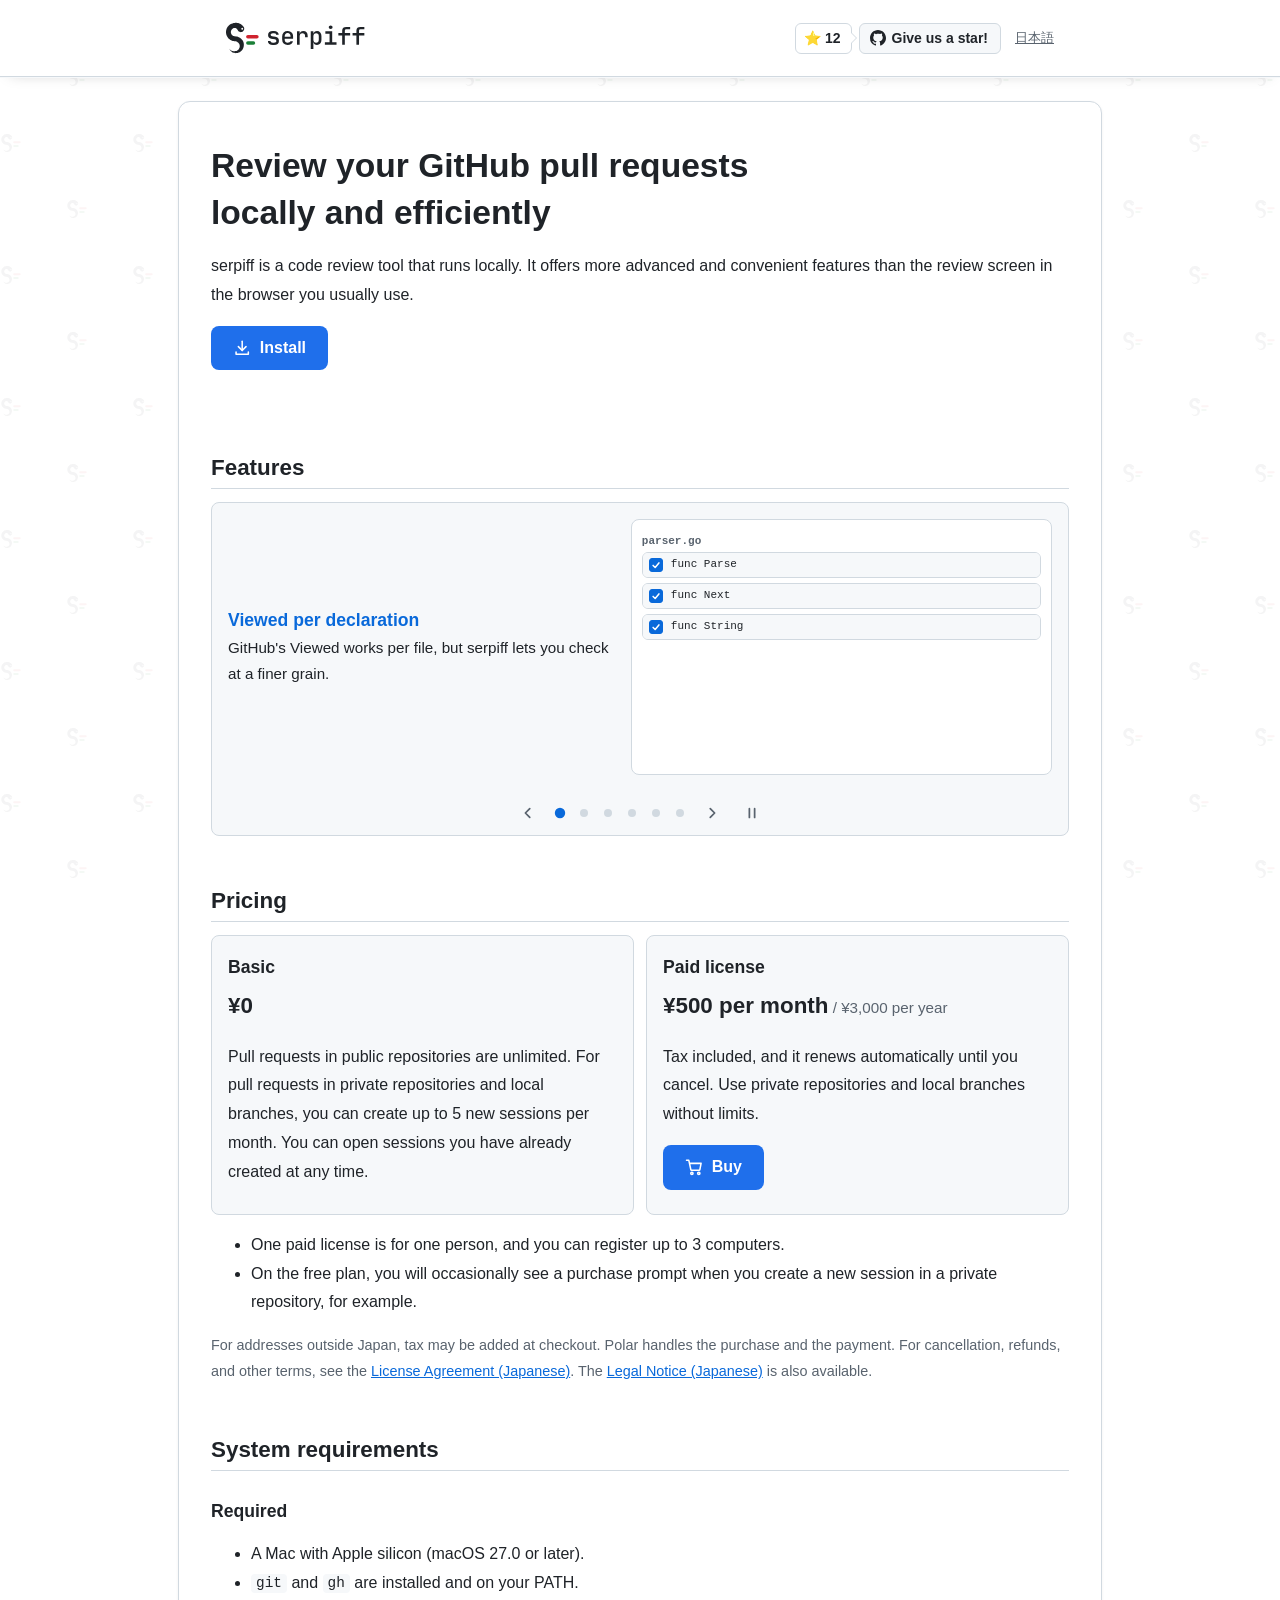
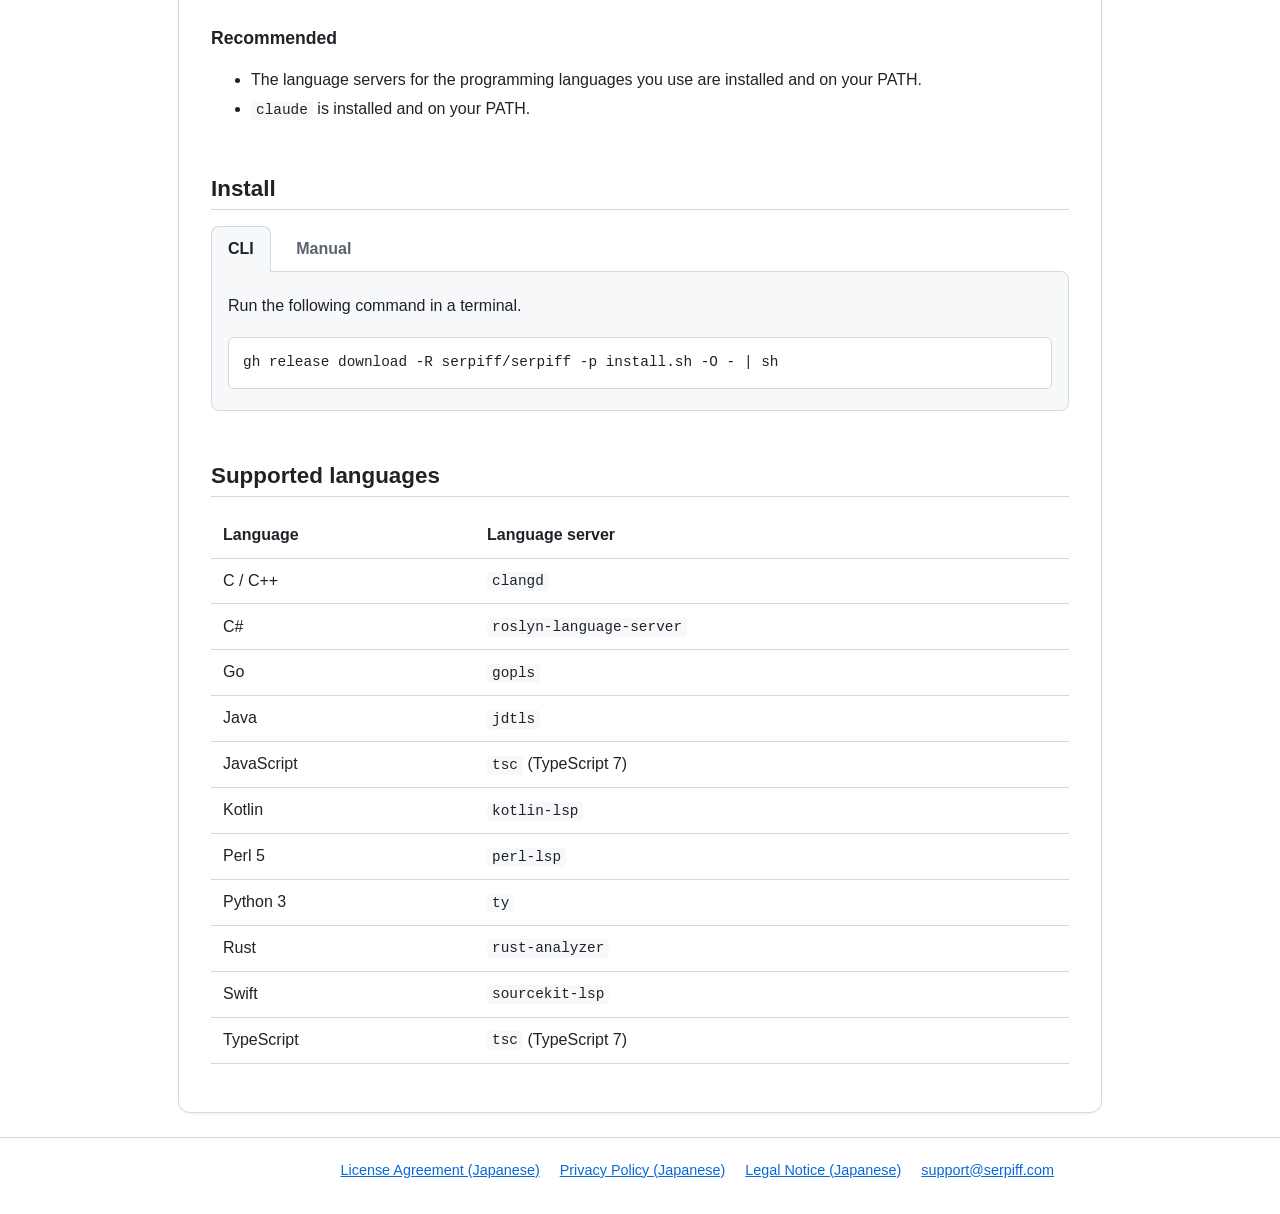
==== en/index.html @ 4a17a1b5 "chore(site): publish the site (source 9bc32e4)" ====
<!doctype html>
<html lang="en">
<head>
<meta charset="utf-8">
<meta name="viewport" content="width=device-width, initial-scale=1">
<title>serpiff - Review pull requests declaration by declaration</title>
<meta name="description" content="A tool for efficiently reviewing GitHub pull requests locally. Read through them declaration by declaration, such as functions and types.">
<link rel="icon" type="image/png" href="/favicon.png">
<link rel="apple-touch-icon" href="/icon.png">
<link rel="stylesheet" href="/style.css">
<link rel="canonical" href="https://serpiff.com/en/">
<meta property="og:type" content="website">
<meta property="og:site_name" content="serpiff">
<meta property="og:title" content="serpiff - Review pull requests declaration by declaration">
<meta property="og:description" content="A tool for efficiently reviewing GitHub pull requests locally. Read through them declaration by declaration, such as functions and types.">
<meta property="og:url" content="https://serpiff.com/en/">
<meta property="og:image" content="https://serpiff.com/og.png">
<meta property="og:image:width" content="1200">
<meta property="og:image:height" content="630">
<meta property="og:image:alt" content="serpiff">
<meta property="og:locale" content="en_US">
<meta property="og:locale:alternate" content="ja_JP">
<meta name="twitter:card" content="summary_large_image">
<link rel="alternate" hreflang="ja" href="https://serpiff.com/">
<link rel="alternate" hreflang="en" href="https://serpiff.com/en/">
<link rel="alternate" hreflang="x-default" href="https://serpiff.com/en/">
</head>
<body>
<header class="site-header">
  <div class="wrap header-inner">
    <a class="brand" href="/en/"><picture><source media="(prefers-color-scheme: dark)" srcset="/wordmark-dark.svg"><img src="/wordmark-light.svg" alt="serpiff" width="140" height="32"></picture></a>
    <div class="header-actions">
    <!-- Icon: Octicons mark-github (MIT License, Copyright (c) GitHub Inc.) -->
    <a class="star-link" href="https://github.com/serpiff/serpiff"><span class="star-count"><span class="star-emoji" aria-hidden="true">⭐️</span>12<span class="visually-hidden"> stars</span></span> <span class="star-btn"><svg aria-hidden="true" focusable="false" viewBox="0 0 16 16" width="16" height="16" fill="currentColor"><path d="M6.766 11.328c-2.063-.25-3.516-1.734-3.516-3.656 0-.781.281-1.625.75-2.188-.203-.515-.172-1.609.063-2.062.625-.078 1.468.25 1.968.703.594-.187 1.219-.281 1.985-.281.765 0 1.39.094 1.953.265.484-.437 1.344-.765 1.969-.687.218.422.25 1.515.046 2.047.5.593.766 1.39.766 2.203 0 1.922-1.453 3.375-3.547 3.64.531.344.89 1.094.89 1.954v1.625c0 .468.391.734.86.547C13.781 14.359 16 11.53 16 8.03 16 3.61 12.406 0 7.984 0 3.563 0 0 3.61 0 8.031a7.88 7.88 0 0 0 5.172 7.422c.422.156.828-.125.828-.547v-1.25c-.219.094-.5.156-.75.156-1.031 0-1.64-.562-2.078-1.609-.172-.422-.36-.672-.719-.719-.187-.015-.25-.093-.25-.187 0-.188.313-.328.625-.328.453 0 .844.281 1.25.86.313.452.64.655 1.031.655s.641-.14 1-.5c.266-.265.47-.5.657-.656"/></svg><span class="star-long">Give us a star!</span><span class="star-short">Star</span></span></a>
    <a class="lang-link" href="/" lang="ja" hreflang="ja">日本語</a>
    </div>
  </div>
</header>
<main class="wrap">
<section class="hero">
  <h1>Review your GitHub pull requests<br>locally and efficiently</h1>
  <p>serpiff is a code review tool that runs locally. It offers more advanced and convenient features than the review screen in the browser you usually use.</p>
  <p><a class="button" href="/en/#install"><svg class="icon" viewBox="0 0 24 24" width="20" height="20" fill="none" stroke="currentColor" stroke-width="2" stroke-linecap="round" stroke-linejoin="round" aria-hidden="true" focusable="false"><path d="M12 3v12"/><path d="M7 10l5 5 5-5"/><path d="M4 17v3h16v-3"/></svg>Install</a></p>
</section>

<section>
  <h2>Features</h2>
  <div class="carousel">
    <ul class="features">
      <li class="slide"><div class="slide-text"><strong>Viewed per declaration</strong>GitHub's Viewed works per file, but serpiff lets you check at a finer grain.</div>
      <div class="mock m-viewed" aria-hidden="true">
        <div class="m-file">parser.go</div>
        <div class="m-decl d1"><div class="m-head"><span class="m-check"><svg viewBox="0 0 12 12" aria-hidden="true" focusable="false"><path d="M2.5 6.5l2.5 2.5 4.5-5.5" fill="none" stroke="currentColor" stroke-width="1.8" stroke-linecap="round" stroke-linejoin="round"/></svg></span><span>func Parse</span></div><div class="m-fold"><div class="m-fold-in"><div class="m-lines"><div class="m-line add"><span class="m-t">+ tok := lex(b)</span></div><div class="m-line add"><span class="m-t">+ return build(tok)</span></div></div></div></div></div>
        <div class="m-decl d2"><div class="m-head"><span class="m-check"><svg viewBox="0 0 12 12" aria-hidden="true" focusable="false"><path d="M2.5 6.5l2.5 2.5 4.5-5.5" fill="none" stroke="currentColor" stroke-width="1.8" stroke-linecap="round" stroke-linejoin="round"/></svg></span><span>func Next</span></div><div class="m-fold"><div class="m-fold-in"><div class="m-lines"><div class="m-line add"><span class="m-t">+ p.pos++</span></div><div class="m-line add"><span class="m-t">+ return p.cur()</span></div></div></div></div></div>
        <div class="m-decl d3"><div class="m-head"><span class="m-check"><svg viewBox="0 0 12 12" aria-hidden="true" focusable="false"><path d="M2.5 6.5l2.5 2.5 4.5-5.5" fill="none" stroke="currentColor" stroke-width="1.8" stroke-linecap="round" stroke-linejoin="round"/></svg></span><span>func String</span></div><div class="m-fold"><div class="m-fold-in"><div class="m-lines"><div class="m-line add"><span class="m-t">+ s := p.text()</span></div><div class="m-line add"><span class="m-t">+ return trim(s)</span></div></div></div></div></div>
      </div></li>
      <li class="slide"><div class="slide-text"><strong>Review while following the flow</strong>Check the definitions of the functions and other code a line calls, right where you are.</div>
      <div class="mock m-calls" aria-hidden="true">
        <div class="m-file">handler.go</div>
        <div class="m-line"><span class="m-t">  func Handle(r Req) {</span></div>
        <div class="m-line add target"><span class="m-t">+   t := <span class="m-tok t1">Parse<svg class="m-cursor c1" viewBox="0 0 16 16" aria-hidden="true" focusable="false"><path d="M2 1l11 6.2-4.8 1.3L6.2 13z"/></svg></span>(r.Body)</span></div>
        <div class="m-fold p1 is-open"><div class="m-fold-in"><div class="m-peek">
          <div class="m-peek-title">parse.go</div>
          <div class="m-line"><span class="m-t">func Parse(b []byte) Tree {</span></div>
          <div class="m-line"><span class="m-t">    tok := <span class="m-tok t2">Lex<svg class="m-cursor c2" viewBox="0 0 16 16" aria-hidden="true" focusable="false"><path d="M2 1l11 6.2-4.8 1.3L6.2 13z"/></svg></span>(b)</span></div>
          <div class="m-line"><span class="m-t">    return build(tok)</span></div>
          <div class="m-fold p2 is-open"><div class="m-fold-in"><div class="m-peek m-peek2">
            <div class="m-peek-title">lex.go</div>
            <div class="m-line"><span class="m-t">func Lex(b []byte) []Tok {</span></div>
            <div class="m-line"><span class="m-t">    return scan(b)</span></div>
          </div></div></div>
        </div></div></div>
        <div class="m-line add"><span class="m-t">+   return t</span></div>
        <div class="m-line"><span class="m-t">  }</span></div>
      </div></li>
      <li class="slide"><div class="slide-text"><strong>Read Markdown as rendered</strong>Compare Markdown changes block by block as a rendered document instead of raw source, and comment right there.</div>
      <div class="mock m-md" aria-hidden="true">
        <div class="m-row"><div class="m-blk h">Usage</div><div></div></div>
        <div class="m-row"><div class="m-blk">Start the tool and open the PR.</div><div></div></div>
        <div class="m-row"><div class="m-blk r-del">No setup is needed.</div><div></div></div>
        <div class="m-row"><div class="m-blk r-add">Write the destination in the config file.</div><div class="m-bubble">Add an example</div></div>
        <div class="m-row"><div class="m-blk">• Check the steps</div><div></div></div>
        <div class="m-row"><div class="m-blk r-item">• Share the result</div><div></div></div>
      </div></li>
      <li class="slide"><div class="slide-text"><strong>Always see only what is new</strong>When something you already checked changes again, serpiff shows only the diff since then.</div>
      <div class="mock m-since" aria-hidden="true">
        <div class="m-decl"><div class="m-head"><span class="m-check"><svg viewBox="0 0 12 12" aria-hidden="true" focusable="false"><path d="M2.5 6.5l2.5 2.5 4.5-5.5" fill="none" stroke="currentColor" stroke-width="1.8" stroke-linecap="round" stroke-linejoin="round"/></svg></span><span>func Parse</span><span class="m-badge">Since viewed</span></div>
          <div class="m-lines">
            <div class="m-line"><span class="m-t">    if len(b) == 0 {</span></div>
            <div class="m-line"><span class="m-t">        return nil</span></div>
            <div class="m-line"><span class="m-t">    }</span></div>
            <div class="m-line l-del"><span class="m-t">-   n := count(b)</span></div>
            <div class="m-line l-add"><span class="m-t">+   n := countAll(b)</span></div>
          </div></div>
        <div class="m-decl m-plain"><div class="m-head"><span class="m-check m-static"><svg viewBox="0 0 12 12" aria-hidden="true" focusable="false"><path d="M2.5 6.5l2.5 2.5 4.5-5.5" fill="none" stroke="currentColor" stroke-width="1.8" stroke-linecap="round" stroke-linejoin="round"/></svg></span><span>func String</span></div></div>
      </div></li>
      <li class="slide"><div class="slide-text"><strong>Compare Storybook</strong>See how a component's appearance changed right where you are.</div>
      <div class="mock m-story" aria-hidden="true">
        <div class="m-story-file"><span>Button.tsx</span><span class="m-toggle"><span class="m-tri">▶</span> Stories<svg class="m-cursor c3" viewBox="0 0 16 16" aria-hidden="true" focusable="false"><path d="M2 1l11 6.2-4.8 1.3L6.2 13z"/></svg></span></div>
        <div class="m-line del"><span class="m-t">-   radius: 4</span></div>
        <div class="m-line add"><span class="m-t">+   radius: 14</span></div>
        <div class="m-fold panel is-open"><div class="m-fold-in"><div class="m-panel">
          <div class="m-pv pv-base"><div class="m-pv-label">base</div><div class="m-pv-box"><span class="m-btn">Save</span></div></div>
          <div class="m-pv pv-head"><div class="m-pv-label">head</div><div class="m-pv-box"><span class="m-btn">Save</span></div></div>
        </div></div></div>
      </div></li>
      <li class="slide"><div class="slide-text"><strong>Let Claude Code review</strong>Have AI review the diff and adopt its suggestions as comments.</div>
      <div class="mock m-ai" aria-hidden="true">
        <div class="m-line"><span class="m-t">  n := count(b)</span></div>
        <div class="m-fold s1"><div class="m-fold-in"><div class="m-card"><span>Division by zero?</span><span class="m-btns"><span class="m-btn-s acc acc1">Accept</span><span class="m-btn-s">Deny</span></span></div></div></div>
        <div class="m-line"><span class="m-t">  return b[n]</span></div>
        <div class="m-fold s2"><div class="m-fold-in"><div class="m-card"><span>Check the range</span><span class="m-btns"><span class="m-btn-s acc">Accept</span><span class="m-btn-s den2">Deny</span></span></div></div></div>
        <div class="m-draft"><div class="m-draft-title">Pending review</div>
          <div class="m-fold draft-fold is-open"><div class="m-fold-in"><div class="m-draft-item">Division by zero?</div></div></div>
        </div>
      </div></li>
    </ul>
    <div class="dots" aria-hidden="true"><span></span><span></span><span></span><span></span><span></span><span></span></div>
  </div>
</section>

<section id="pricing">
  <h2>Pricing</h2>
  <div class="plans">
    <div class="plan">
      <h3>Basic</h3>
      <p class="price">¥0</p>
      <p>Pull requests in public repositories are unlimited. For pull requests in private repositories and local branches, you can create up to 5 new sessions per month. You can open sessions you have already created at any time.</p>
    </div>
    <div class="plan">
      <h3>Paid license</h3>
      <p class="price">¥500 per month<span> / ¥3,000 per year</span></p>
      <p>Tax included, and it renews automatically until you cancel. Use private repositories and local branches without limits.</p>
      <p><a class="button" href="https://buy.polar.sh/polar_cl_7WOUiRilo4Mg3V74fsAiJkiuvKgNQFux6xBin1SIuZe?locale=ja"><svg class="icon" viewBox="0 0 24 24" width="20" height="20" fill="none" stroke="currentColor" stroke-width="2" stroke-linecap="round" stroke-linejoin="round" aria-hidden="true" focusable="false"><path d="M2 3h3l2.6 12.2a1 1 0 0 0 1 .8h9.8a1 1 0 0 0 1-.8L21 7H6"/><circle cx="9" cy="20" r="1.5"/><circle cx="18" cy="20" r="1.5"/></svg>Buy</a></p>
    </div>
  </div>
  <ul>
    <li>One paid license is for one person, and you can register up to 3 computers.</li>
    <li>On the free plan, you will occasionally see a purchase prompt when you create a new session in a private repository, for example.</li>
  </ul>
  <p class="note">For addresses outside Japan, tax may be added at checkout. Polar handles the purchase and the payment. For cancellation, refunds, and other terms, see the <a href="/legal/eula">License Agreement (Japanese)</a>. The <a href="/legal/tokushoho">Legal Notice (Japanese)</a> is also available.</p>
</section>

<section>
  <h2>System requirements</h2>
  <h3>Required</h3>
  <ul>
    <li>A Mac with Apple silicon (macOS 27.0 or later).</li>
    <li><code>git</code> and <code>gh</code> are installed and on your PATH.</li>
  </ul>
  <h3>Recommended</h3>
  <ul>
    <li>The language servers for the programming languages you use are installed and on your PATH.</li>
    <li><code>claude</code> is installed and on your PATH.</li>
  </ul>
</section>

<section id="install">
  <h2>Install</h2>
  <div class="tabs" role="radiogroup" aria-label="Install method">
    <input type="radio" name="install" id="tab-oneliner" checked>
    <label for="tab-oneliner">CLI</label>
    <input type="radio" name="install" id="tab-manual">
    <label for="tab-manual">Manual</label>

    <div class="tab-panel" id="panel-oneliner">
      <p>Run the following command in a terminal.</p>
      <pre><code>gh release download -R serpiff/serpiff -p install.sh -O - | sh</code></pre>
    </div>

    <div class="tab-panel" id="panel-manual">
      <p>Open the downloaded .dmg and drag <code>serpiff.app</code> to <code>Applications</code>.</p>
      <p><a class="button" href="https://github.com/serpiff/serpiff/releases/latest/download/serpiff_aarch64.dmg"><svg class="icon" viewBox="0 0 24 24" width="20" height="20" fill="none" stroke="currentColor" stroke-width="2" stroke-linecap="round" stroke-linejoin="round" aria-hidden="true" focusable="false"><path d="M12 3v12"/><path d="M7 10l5 5 5-5"/><path d="M4 17v3h16v-3"/></svg>Download the dmg</a></p>
      <p>serpiff is not notarized by Apple, so the first launch fails. Follow the steps below. The steps and wording may differ depending on your macOS version.</p>
      <ol>
        <li>Close the warning that appears when the launch fails.</li>
        <li>Open System Settings → Privacy &amp; Security and click Open Anyway next to the message saying “serpiff” was blocked to protect your Mac. This button appears for only about an hour after you try to open the app. If you don't see it, try opening the app again.</li>
        <li>In the confirmation dialog, click Open Anyway again and enter your administrator password.</li>
      </ol>
    </div>
  </div>
</section>

<section id="languages">
  <h2>Supported languages</h2>
  <table class="langs">
    <thead>
      <tr><th>Language</th><th>Language server</th></tr>
    </thead>
    <tbody>
      <tr><td>C / C++</td><td><code>clangd</code></td></tr>
      <tr><td>C#</td><td><code>roslyn-language-server</code></td></tr>
      <tr><td>Go</td><td><code>gopls</code></td></tr>
      <tr><td>Java</td><td><code>jdtls</code></td></tr>
      <tr><td>JavaScript</td><td><code>tsc</code> (TypeScript 7)</td></tr>
      <tr><td>Kotlin</td><td><code>kotlin-lsp</code></td></tr>
      <tr><td>Perl 5</td><td><code>perl-lsp</code></td></tr>
      <tr><td>Python 3</td><td><code>ty</code></td></tr>
      <tr><td>Rust</td><td><code>rust-analyzer</code></td></tr>
      <tr><td>Swift</td><td><code>sourcekit-lsp</code></td></tr>
      <tr><td>TypeScript</td><td><code>tsc</code> (TypeScript 7)</td></tr>
    </tbody>
  </table>
</section>

<script src="/carousel.js" defer></script>

</main>
<footer class="site-footer">
  <div class="wrap">
    <ul>
      <li><a href="/legal/eula">License Agreement (Japanese)</a></li>
      <li><a href="/legal/privacy">Privacy Policy (Japanese)</a></li>
      <li><a href="/legal/tokushoho">Legal Notice (Japanese)</a></li>
      <li><a href="mailto:support@serpiff.com">support@serpiff.com</a></li>
    </ul>
  </div>
</footer>
</body>
</html>
---- style.css ----
:root {
  --bg: #ffffff;
  --fg: #1f2328;
  --muted: #59636e;
  --border: #d1d9e0;
  --surface: #f6f8fa;
  --accent: #0969da;
  --button-bg: #1f6feb;
  --button-fg: #ffffff;
  --add-bg: #dafbe1;
  --add-fg: #1a7f37;
  --del-bg: #ffebe9;
  --del-fg: #cf222e;
  --warn: #9a6700;
  --hl: #ddf4ff;
  --purple: #8250df;
  --purple-bg: #fbefff;
  color-scheme: light dark;
}
@media (prefers-color-scheme: dark) {
  :root {
    --bg: #0d1117;
    --fg: #e6edf3;
    --muted: #9198a1;
    --border: #3d444d;
    --surface: #151b23;
    --accent: #4493f8;
    --button-bg: #2f81f7;
    --button-fg: #ffffff;
    --add-bg: #12261e;
    --add-fg: #3fb950;
    --del-bg: #2d1517;
    --del-fg: #f85149;
    --warn: #d29922;
    --hl: #16304f;
    --purple: #a371f7;
    --purple-bg: #271a3f;
  }
}
* { box-sizing: border-box; }
html { -webkit-text-size-adjust: 100%; }
body {
  margin: 0;
  background: var(--bg);
  color: var(--fg);
  font-family: -apple-system, BlinkMacSystemFont, "Hiragino Sans", "Hiragino Kaku Gothic ProN", "Yu Gothic", "Segoe UI", Roboto, sans-serif;
  line-height: 1.8;
  overflow-wrap: anywhere;
}
a { color: var(--accent); }
code { font-family: ui-monospace, SFMono-Regular, Menlo, Consolas, monospace; font-size: 0.9em; background: var(--surface); padding: 0.1em 0.35em; border-radius: 4px; }
.wrap { max-width: 860px; margin: 0 auto; padding: 0 16px; }
.site-header { border-bottom: 1px solid var(--border); box-shadow: 0 1px 0 var(--surface), 0 6px 14px -10px rgba(0, 0, 0, 0.25); }
.header-inner { display: flex; align-items: center; justify-content: space-between; gap: 12px; min-height: 76px; padding-top: 12px; padding-bottom: 12px; }
.brand { display: inline-flex; align-items: center; line-height: 0; text-decoration: none; }
.brand img { display: block; height: 32px; width: auto; }
.header-actions { flex: none; display: flex; align-items: center; gap: 14px; }
/* 下線は本文とフッターのリンクにそろえて、常に引く */
.lang-link { flex: none; color: var(--muted); font-size: 0.8125rem; line-height: 1.5; white-space: nowrap; }
.lang-link:focus-visible { outline: 2px solid var(--accent); outline-offset: 2px; border-radius: 4px; }
.star-link { flex: none; display: inline-flex; align-items: center; color: var(--fg); font-size: 0.875rem; font-weight: 600; line-height: 1.5; white-space: nowrap; text-decoration: none; }
/* 右の余白を左より 2px 広くするのは、同じ余白では文字の右が狭く見えるため（ユーザーと決めた、2026-10-20。吹き出しの数も同じ） */
.star-btn { display: inline-flex; align-items: center; gap: 6px; padding: 4px 12px 4px 10px; border: 1px solid var(--border); border-radius: 6px; background: var(--surface); }
/* 右の余白を左より 2px 広くするのは、右の三角に寄って、同じ余白では数の右が狭く見えるため（ユーザーと決めた、2026-10-20） */
.star-count { position: relative; margin-right: 7px; padding: 4px 10px 4px 8px; border: 1px solid var(--border); border-radius: 6px; background: var(--bg); }
.star-emoji { margin-right: 4px; }
.star-count::before, .star-count::after { content: ""; position: absolute; top: 50%; left: 100%; width: 0; height: 0; border: solid transparent; pointer-events: none; }
.star-count::before { margin-top: -6px; border-width: 6px; border-left-color: var(--border); }
.star-count::after { margin-top: -5px; border-width: 5px; border-left-color: var(--bg); }
.star-link:hover .star-btn, .star-link:hover .star-count { border-color: var(--muted); }
.star-link:hover .star-count::before { border-left-color: var(--muted); }
.star-link:focus-visible { outline: 2px solid var(--accent); outline-offset: 2px; border-radius: 6px; }
.star-btn svg { flex: none; display: block; width: 16px; height: 16px; }
.visually-hidden { position: absolute; width: 1px; height: 1px; padding: 0; margin: -1px; overflow: hidden; clip: rect(0, 0, 0, 0); white-space: nowrap; border: 0; }
.star-short { display: none; }
/* 境の幅は実測（Chrome。スターの数が ⭐️12,345 のとき、長い文字が 1 行に収まる最小の幅は日本語のページで 479px、英語のページで 474px）に 12px 足したもの。言語の切り替えのリンクを足す前は 400px、「⭐️」を足す前は 465px だった */
@media (max-width: 491px) { .star-long { display: none; } .star-short { display: inline; } }
/* 狭い幅では、ワードマークを縮めて、切り替えのリンクと Star のボタンを同じ 1 行に収める（実測: 日本語のページで ⭐️12,345 のとき、縮めないと 411px 未満、26px では 377px 未満では収まらない） */
@media (max-width: 415px) { .header-inner { gap: 8px; } .header-actions { gap: 10px; } .brand img { height: 26px; } }
/* 350px 以下は切り替えのリンクとの間も詰め、2 桁のスター数で幅 320px に収める（実測: 詰めないと 321px から） */
@media (max-width: 380px) { .brand img { height: 20px; } }
@media (max-width: 350px) { .header-actions { gap: 6px; } }
.button { display: inline-flex; align-items: center; gap: 0.5em; padding: 0.7em 1.4em; border-radius: 8px; background: var(--button-bg); color: var(--button-fg); font-weight: 600; text-decoration: none; text-align: center; line-height: 1.4; }
.button .icon { flex: none; width: 1.15em; height: 1.15em; }
.button.disabled { background: var(--surface); color: var(--muted); border: 1px dashed var(--border); cursor: not-allowed; }
.hero { padding: 40px 0 16px; }
.hero h1 { font-size: clamp(1.5rem, 5vw, 2.1rem); line-height: 1.4; margin: 0 0 16px; }
.hero .sub-title { margin: 32px 0 0; font-size: clamp(1.25rem, 4vw, 1.5rem); font-weight: 700; line-height: 1.4; }
h2 { font-size: 1.4rem; margin: 2.2em 0 0.6em; padding-bottom: 0.2em; border-bottom: 1px solid var(--border); line-height: 1.4; }
h3 { font-size: 1.1rem; margin: 1.6em 0 0.4em; line-height: 1.4; }
.note { color: var(--muted); font-size: 0.9rem; }
.plans { display: grid; grid-template-columns: repeat(auto-fit, minmax(240px, 1fr)); gap: 12px; }
.plan { background: var(--surface); border: 1px solid var(--border); border-radius: 8px; padding: 4px 16px 8px; }
.plan h3 { margin-top: 0.8em; }
.price { font-size: 1.4rem; font-weight: 700; margin: 0; }
.price span { font-size: 0.95rem; font-weight: 400; color: var(--muted); }
.site-footer { margin-top: 24px; border-top: 1px solid var(--border); padding: 20px 0 32px; background: var(--bg); font-size: 0.9rem; }
.site-footer ul { list-style: none; margin: 0; padding: 0; display: flex; flex-wrap: wrap; justify-content: flex-end; gap: 4px 20px; }
.doc { padding: 24px 0 0; }
.doc h1 { font-size: 1.7rem; line-height: 1.4; }
.langs { border-collapse: collapse; width: 100%; margin: 1em 0; }
.langs th, .langs td { border-bottom: 1px solid var(--border); padding: 8px 12px; text-align: left; }
.doc table { border-collapse: collapse; width: 100%; margin: 1em 0; }
.doc th, .doc td { border: 1px solid var(--border); padding: 8px 12px; text-align: left; vertical-align: top; }
.doc th { background: var(--surface); }
.doc ul { list-style: none; padding-left: 0; }
.doc ul > li { padding-left: 2em; text-indent: -2em; }
.doc li > ul { padding-left: 1.4em; }
.doc blockquote { margin: 1em 0; padding: 0 1em; border-left: 4px solid var(--border); color: var(--muted); }
@media (max-width: 640px) {
  .doc table, .doc tbody, .doc tr, .doc td, .doc th { display: block; width: 100%; }
  .doc thead { display: none; }
  .doc tr { border: 1px solid var(--border); border-radius: 6px; margin-bottom: 12px; overflow: hidden; }
  .doc td { border: 0; border-bottom: 1px solid var(--border); }
  .doc tr td:first-child { background: var(--surface); font-weight: 600; }
  .doc tr td:last-child { border-bottom: 0; }
}
.tabs { margin: 16px 0; }
.tabs > input[type="radio"] { position: absolute; opacity: 0; width: 1px; height: 1px; margin: 0; }
.tabs > label { display: inline-block; padding: 0.5em 1em; margin: 0 4px -1px 0; border: 1px solid transparent; border-bottom: 0; border-radius: 8px 8px 0 0; color: var(--muted); font-weight: 600; cursor: pointer; }
.tabs > input:checked + label { background: var(--surface); border-color: var(--border); color: var(--fg); }
.tabs > input:focus-visible + label { outline: 2px solid var(--accent); outline-offset: 2px; }
.tab-panel { border: 1px solid var(--border); border-radius: 0 8px 8px 8px; background: var(--surface); padding: 4px 16px 8px; }
.tab-panel pre { margin: 0 0 1em; padding: 12px 14px; overflow-x: auto; background: var(--bg); border: 1px solid var(--border); border-radius: 6px; }
.tab-panel pre code { background: none; padding: 0; white-space: pre; }
.tab-panel code { background: var(--bg); }
.tabs > input[type="radio"] ~ .tab-panel { display: none; }
#tab-oneliner:checked ~ #panel-oneliner, #tab-manual:checked ~ #panel-manual { display: block; }
@media (max-width: 640px) {
  .tabs > label { padding: 0.5em 0.7em; font-size: 0.95rem; }
}

/* 機能紹介のカルーセル（design.md §17）。
   既定（動きを減らす設定のとき）は 6 枚を縦に並べ、モックは動かさず最後の状態で止める。
   動きを減らさない設定のときだけ、下の @media で横に送るカルーセルにする。 */
.carousel { --mock-h: 240px; }
.features { list-style: none; padding: 0; margin: 0; display: grid; gap: 12px; }
.slide { display: grid; gap: 12px 20px; background: var(--surface); border: 1px solid var(--border); border-radius: 8px; padding: 16px; }
.slide-text { min-height: 0; overflow: hidden; font-size: 0.95rem; line-height: 1.7; align-self: center; }
.slide-text strong { display: block; margin-bottom: 2px; color: var(--accent); font-size: 1.1rem; font-weight: 700; line-height: 1.5; }
.dots { display: none; }
@media (min-width: 641px) {
  .carousel { --mock-h: 256px; }
  .slide { grid-template-columns: minmax(0, 1fr) minmax(0, 1.1fr); }
}
.mock { position: relative; height: var(--mock-h); overflow: hidden; padding: 10px; background: var(--bg); border: 1px solid var(--border); border-radius: 8px; font: 11px/17px ui-monospace, SFMono-Regular, Menlo, Consolas, monospace; color: var(--fg); text-align: left; }
.m-file { height: 22px; line-height: 22px; color: var(--muted); font-weight: 600; }
.m-line { display: flex; justify-content: space-between; height: 17px; padding: 0 6px; border-radius: 3px; white-space: pre; overflow: hidden; }
.m-line.add { background: var(--add-bg); color: var(--add-fg); }
.m-line.del { background: var(--del-bg); color: var(--del-fg); }
.m-fold { display: grid; grid-template-rows: 0fr; }
.m-fold.is-open { grid-template-rows: 1fr; }
.m-fold-in { min-height: 0; overflow: hidden; }
.m-check { flex: none; display: grid; place-items: center; width: 14px; height: 14px; border: 1.5px solid var(--accent); border-radius: 3px; background: var(--accent); color: var(--bg); }
.m-check svg { display: block; width: 10px; height: 10px; }
.m-cursor { position: absolute; left: 1.5ch; top: 8px; width: 14px; height: 14px; opacity: 0; pointer-events: none; z-index: 2; transform-origin: 0 0; }
.m-cursor path { fill: var(--fg); stroke: var(--bg); stroke-width: 1; }
/* 1 Viewed */
.m-decl { margin-bottom: 5px; border: 1px solid var(--border); border-radius: 6px; overflow: hidden; }
.m-head { display: flex; align-items: center; gap: 8px; height: 24px; padding: 0 6px; background: var(--surface); }
.m-lines { padding: 3px 0; }
/* 2 呼び出し先 */
.m-tok { position: relative; border-radius: 3px; background: var(--hl); }
.m-peek { margin: 3px 0 4px 14px; border: 1px solid var(--accent); border-radius: 6px; background: var(--surface); padding: 3px 0; }
.m-peek-title { height: 15px; padding: 0 6px; font-size: 10px; line-height: 15px; color: var(--muted); }
.m-peek2 { margin: 2px 6px 3px; background: var(--bg); }
/* 3 Markdown */
.m-md { font: 12px/1.5 -apple-system, BlinkMacSystemFont, "Hiragino Sans", "Hiragino Kaku Gothic ProN", "Yu Gothic", "Segoe UI", Roboto, sans-serif; }
.m-row { display: grid; grid-template-columns: minmax(0, 1fr) 78px; gap: 8px; align-items: center; margin-bottom: 3px; }
.m-blk { padding: 2px 8px; border-left: 3px solid transparent; border-radius: 4px; }
.m-blk.h { font-size: 15px; font-weight: 700; line-height: 1.4; }
.m-blk.r-del { background: var(--del-bg); border-color: var(--del-fg); color: var(--muted); text-decoration: line-through; }
.m-blk.r-add, .m-blk.r-item { background: var(--add-bg); border-color: var(--add-fg); }
.m-bubble { padding: 1px 6px; border: 1px solid var(--border); border-radius: 8px; background: var(--surface); font-size: 11px; line-height: 1.5; }
/* 4 前回から */
.m-since .m-check { background: var(--warn); border-color: var(--warn); }
.m-since .m-check.m-static { background: var(--accent); border-color: var(--accent); }
.m-badge { margin-left: auto; padding: 0 7px; border-radius: 9px; background: var(--warn); color: var(--bg); font-size: 10px; font-weight: 600; line-height: 16px; }
.m-since .m-t { opacity: 1; }
.m-since .l-del { background: var(--del-bg); color: var(--del-fg); }
.m-since .l-add { background: var(--add-bg); color: var(--add-fg); }
/* 5 Storybook */
.m-story-file { display: flex; align-items: center; justify-content: space-between; height: 26px; color: var(--muted); font-weight: 600; }
.m-toggle { position: relative; height: 20px; padding: 0 8px; border: 1px solid var(--accent); border-radius: 10px; background: var(--hl); color: var(--accent); font-size: 10px; line-height: 18px; }
.m-tri { display: inline-block; transform: rotate(90deg); }
.m-panel { display: grid; grid-template-columns: 1fr 1fr; gap: 8px; margin-top: 5px; padding: 6px 8px; border: 1px solid var(--border); border-radius: 6px; background: var(--surface); }
.m-pv { text-align: center; }
.m-pv-label { font-size: 10px; line-height: 15px; color: var(--muted); }
.m-pv-box { display: grid; place-items: center; height: 72px; border: 1px solid var(--border); border-radius: 4px; background: var(--bg); }
.m-btn { padding: 4px 14px; border-radius: 3px; background: var(--accent); color: var(--bg); font-weight: 600; }
.pv-head .m-btn { border-radius: 12px; background: var(--add-fg); }
.pv-head .m-pv-box { box-shadow: 0 0 0 2px var(--warn); }
/* 6 Claude Code */
.m-ai { font-family: ui-monospace, SFMono-Regular, Menlo, Consolas, monospace; }
.m-card { display: flex; align-items: center; justify-content: space-between; gap: 6px; margin: 3px 0 4px 14px; padding: 4px 8px; border: 1px solid var(--purple); border-left-width: 3px; border-radius: 5px; background: var(--purple-bg); font: 12px/1.5 -apple-system, BlinkMacSystemFont, "Hiragino Sans", "Hiragino Kaku Gothic ProN", "Yu Gothic", "Segoe UI", Roboto, sans-serif; }
.m-btns { display: flex; flex: none; gap: 4px; }
.m-btn-s { padding: 0 7px; border: 1px solid var(--border); border-radius: 4px; background: var(--bg); font: 600 10px/16px ui-monospace, SFMono-Regular, Menlo, Consolas, monospace; }
.m-btn-s.acc { border-color: var(--purple); background: var(--purple); color: var(--bg); }
.m-draft { margin-top: 6px; padding: 3px 8px 4px; border: 1px dashed var(--purple); border-radius: 6px; }
.m-draft-title { font: 10px/16px -apple-system, BlinkMacSystemFont, "Hiragino Sans", "Hiragino Kaku Gothic ProN", "Yu Gothic", "Segoe UI", Roboto, sans-serif; color: var(--muted); }
.m-draft-item { padding: 1px 6px; border-left: 3px solid var(--purple); background: var(--purple-bg); font: 12px/1.5 -apple-system, BlinkMacSystemFont, "Hiragino Sans", "Hiragino Kaku Gothic ProN", "Yu Gothic", "Segoe UI", Roboto, sans-serif; }
.dots > span { flex: none; width: 8px; height: 8px; border-radius: 50%; background: var(--border); }

@media (prefers-reduced-motion: no-preference) {
  .carousel { --text-h: 7.5rem; --slide-h: calc(var(--text-h) + var(--mock-h) + 44px); overflow: hidden; border: 1px solid var(--border); border-radius: 8px; background: var(--surface); }
  .features { display: flex; gap: 0; width: 600%; }
  .slide { flex: 0 0 calc(100% / 6); width: calc(100% / 6); height: var(--slide-h); border: 0; border-radius: 0; background: none; grid-template-rows: var(--text-h) var(--mock-h); align-content: start; }
  .slide-text { align-self: start; }
  .dots { display: flex; justify-content: center; align-items: center; gap: 8px; height: 44px; }
}
@media (prefers-reduced-motion: no-preference) and (min-width: 641px) {
  .carousel { --slide-h: calc(var(--mock-h) + 32px); }
  .slide { grid-template-rows: none; align-items: center; align-content: center; }
  .slide-text { align-self: center; }
}
@media (prefers-reduced-motion: no-preference) and (max-width: 400px) {
  .carousel { --text-h: 10.5rem; }
}
@media (prefers-reduced-motion: no-preference) {
@keyframes track {
  0% { transform: translateX(0) }
  14.912% { transform: translateX(0) }
  16.667% { transform: translateX(calc(-100% / 6 * 1)) }
  31.579% { transform: translateX(calc(-100% / 6 * 1)) }
  33.333% { transform: translateX(calc(-100% / 6 * 2)) }
  48.246% { transform: translateX(calc(-100% / 6 * 2)) }
  50% { transform: translateX(calc(-100% / 6 * 3)) }
  64.912% { transform: translateX(calc(-100% / 6 * 3)) }
  66.667% { transform: translateX(calc(-100% / 6 * 4)) }
  81.579% { transform: translateX(calc(-100% / 6 * 4)) }
  83.333% { transform: translateX(calc(-100% / 6 * 5)) }
  98.246% { transform: translateX(calc(-100% / 6 * 5)) }
  100% { transform: translateX(0) }
}
@keyframes dot {
  0% { background: var(--border); transform: scale(1) }
  0.877% { background: var(--border); transform: scale(1) }
  2.632% { background: var(--accent); transform: scale(1.3) }
  17.544% { background: var(--accent); transform: scale(1.3) }
  19.298% { background: var(--border); transform: scale(1) }
  100% { background: var(--border); transform: scale(1) }
}
@keyframes tickbox1 {
  0% { background: transparent; border-color: var(--muted) }
  5% { background: transparent; border-color: var(--muted) }
  5.789% { background: var(--accent); border-color: var(--accent) }
  100% { background: var(--accent); border-color: var(--accent) }
}
@keyframes ticksvg1 {
  0% { opacity: 0 }
  5% { opacity: 0 }
  5.789% { opacity: 1 }
  100% { opacity: 1 }
}
@keyframes fold1 {
  0% { grid-template-rows: 1fr }
  6.316% { grid-template-rows: 1fr }
  7.632% { grid-template-rows: 0fr }
  100% { grid-template-rows: 0fr }
}
@keyframes tickbox2 {
  0% { background: transparent; border-color: var(--muted) }
  8.684% { background: transparent; border-color: var(--muted) }
  9.474% { background: var(--accent); border-color: var(--accent) }
  100% { background: var(--accent); border-color: var(--accent) }
}
@keyframes ticksvg2 {
  0% { opacity: 0 }
  8.684% { opacity: 0 }
  9.474% { opacity: 1 }
  100% { opacity: 1 }
}
@keyframes fold2 {
  0% { grid-template-rows: 1fr }
  10% { grid-template-rows: 1fr }
  11.316% { grid-template-rows: 0fr }
  100% { grid-template-rows: 0fr }
}
@keyframes tickbox3 {
  0% { background: transparent; border-color: var(--muted) }
  12.368% { background: transparent; border-color: var(--muted) }
  13.158% { background: var(--accent); border-color: var(--accent) }
  100% { background: var(--accent); border-color: var(--accent) }
}
@keyframes ticksvg3 {
  0% { opacity: 0 }
  12.368% { opacity: 0 }
  13.158% { opacity: 1 }
  100% { opacity: 1 }
}
@keyframes fold3 {
  0% { grid-template-rows: 1fr }
  13.684% { grid-template-rows: 1fr }
  15% { grid-template-rows: 0fr }
  100% { grid-template-rows: 0fr }
}
@keyframes cur1 {
  0% { opacity: 0; transform: translate(70px, 34px) scale(1) }
  3.421% { opacity: 0; transform: translate(70px, 34px) scale(1) }
  3.684% { opacity: 1; transform: translate(70px, 34px) scale(1) }
  6.053% { opacity: 1; transform: translate(0, 0) scale(1) }
  6.368% { opacity: 1; transform: translate(0, 0) scale(0.75) }
  6.842% { opacity: 1; transform: translate(0, 0) scale(1) }
  7.895% { opacity: 1; transform: translate(0, 0) scale(1) }
  8.684% { opacity: 0; transform: translate(0, 0) scale(1) }
  100% { opacity: 0; transform: translate(0, 0) scale(1) }
}
@keyframes tok1 {
  0% { background: transparent }
  6.368% { background: transparent }
  6.842% { background: var(--hl) }
  100% { background: var(--hl) }
}
@keyframes peek1 {
  0% { grid-template-rows: 0fr }
  7.105% { grid-template-rows: 0fr }
  8.684% { grid-template-rows: 1fr }
  100% { grid-template-rows: 1fr }
}
@keyframes cur2 {
  0% { opacity: 0; transform: translate(60px, 28px) scale(1) }
  9.474% { opacity: 0; transform: translate(60px, 28px) scale(1) }
  9.737% { opacity: 1; transform: translate(60px, 28px) scale(1) }
  11.842% { opacity: 1; transform: translate(0, 0) scale(1) }
  12.158% { opacity: 1; transform: translate(0, 0) scale(0.75) }
  12.632% { opacity: 1; transform: translate(0, 0) scale(1) }
  13.684% { opacity: 1; transform: translate(0, 0) scale(1) }
  14.474% { opacity: 0; transform: translate(0, 0) scale(1) }
  100% { opacity: 0; transform: translate(0, 0) scale(1) }
}
@keyframes tok2 {
  0% { background: transparent }
  12.158% { background: transparent }
  12.632% { background: var(--hl) }
  100% { background: var(--hl) }
}
@keyframes peek2 {
  0% { grid-template-rows: 0fr }
  12.895% { grid-template-rows: 0fr }
  14.474% { grid-template-rows: 1fr }
  100% { grid-template-rows: 1fr }
}
@keyframes mddel {
  0% { background: transparent; border-color: transparent; color: var(--fg); text-decoration-line: none }
  4.474% { background: transparent; border-color: transparent; color: var(--fg); text-decoration-line: none }
  5.526% { background: var(--del-bg); border-color: var(--del-fg); color: var(--muted); text-decoration-line: line-through }
  100% { background: var(--del-bg); border-color: var(--del-fg); color: var(--muted); text-decoration-line: line-through }
}
@keyframes mdadd {
  0% { background: transparent; border-color: transparent }
  7.105% { background: transparent; border-color: transparent }
  8.158% { background: var(--add-bg); border-color: var(--add-fg) }
  100% { background: var(--add-bg); border-color: var(--add-fg) }
}
@keyframes mditem {
  0% { background: transparent; border-color: transparent }
  8.947% { background: transparent; border-color: transparent }
  10% { background: var(--add-bg); border-color: var(--add-fg) }
  100% { background: var(--add-bg); border-color: var(--add-fg) }
}
@keyframes bubble {
  0% { opacity: 0; transform: scale(0.6) }
  11.316% { opacity: 0; transform: scale(0.6) }
  12.632% { opacity: 1; transform: scale(1) }
  100% { opacity: 1; transform: scale(1) }
}
@keyframes badge {
  0% { opacity: 0; transform: scale(0.7) }
  4.474% { opacity: 0; transform: scale(0.7) }
  5.526% { opacity: 1; transform: scale(1) }
  100% { opacity: 1; transform: scale(1) }
}
@keyframes warnbox {
  0% { background: var(--accent); border-color: var(--accent) }
  4.474% { background: var(--accent); border-color: var(--accent) }
  5.526% { background: var(--warn); border-color: var(--warn) }
  100% { background: var(--warn); border-color: var(--warn) }
}
@keyframes ldel {
  0% { background: transparent; color: var(--fg) }
  10.263% { background: transparent; color: var(--fg) }
  11.316% { background: var(--del-bg); color: var(--del-fg) }
  100% { background: var(--del-bg); color: var(--del-fg) }
}
@keyframes ladd {
  0% { background: transparent; color: var(--fg) }
  11.579% { background: transparent; color: var(--fg) }
  12.632% { background: var(--add-bg); color: var(--add-fg) }
  100% { background: var(--add-bg); color: var(--add-fg) }
}
@keyframes cur3 {
  0% { opacity: 0; transform: translate(60px, 30px) scale(1) }
  3.421% { opacity: 0; transform: translate(60px, 30px) scale(1) }
  3.684% { opacity: 1; transform: translate(60px, 30px) scale(1) }
  6.053% { opacity: 1; transform: translate(0, 0) scale(1) }
  6.368% { opacity: 1; transform: translate(0, 0) scale(0.75) }
  6.842% { opacity: 1; transform: translate(0, 0) scale(1) }
  7.895% { opacity: 1; transform: translate(0, 0) scale(1) }
  8.684% { opacity: 0; transform: translate(0, 0) scale(1) }
  100% { opacity: 0; transform: translate(0, 0) scale(1) }
}
@keyframes tog {
  0% { background: transparent; border-color: var(--muted); color: var(--muted) }
  6.368% { background: transparent; border-color: var(--muted); color: var(--muted) }
  7.105% { background: var(--hl); border-color: var(--accent); color: var(--accent) }
  100% { background: var(--hl); border-color: var(--accent); color: var(--accent) }
}
@keyframes tri {
  0% { transform: rotate(0deg) }
  6.368% { transform: rotate(0deg) }
  7.105% { transform: rotate(90deg) }
  100% { transform: rotate(90deg) }
}
@keyframes panel {
  0% { grid-template-rows: 0fr }
  7.105% { grid-template-rows: 0fr }
  8.947% { grid-template-rows: 1fr }
  100% { grid-template-rows: 1fr }
}
@keyframes pvb {
  0% { opacity: 0 }
  8.947% { opacity: 0 }
  10% { opacity: 1 }
  100% { opacity: 1 }
}
@keyframes pvh {
  0% { opacity: 0 }
  10.263% { opacity: 0 }
  11.316% { opacity: 1 }
  100% { opacity: 1 }
}
@keyframes ring {
  0% { box-shadow: 0 0 0 0 var(--warn) }
  12.105% { box-shadow: 0 0 0 0 var(--warn) }
  13.158% { box-shadow: 0 0 0 2px var(--warn) }
  100% { box-shadow: 0 0 0 2px var(--warn) }
}
@keyframes sug1 {
  0% { grid-template-rows: 0fr }
  3.947% { grid-template-rows: 0fr }
  5% { grid-template-rows: 1fr }
  10.263% { grid-template-rows: 1fr }
  11.579% { grid-template-rows: 0fr }
  100% { grid-template-rows: 0fr }
}
@keyframes sug2 {
  0% { grid-template-rows: 0fr }
  6.053% { grid-template-rows: 0fr }
  7.105% { grid-template-rows: 1fr }
  13.947% { grid-template-rows: 1fr }
  15.263% { grid-template-rows: 0fr }
  100% { grid-template-rows: 0fr }
}
@keyframes acc1 {
  0% { transform: scale(1); filter: none }
  9.211% { transform: scale(1); filter: none }
  9.474% { transform: scale(0.85); filter: brightness(1.3) }
  10.132% { transform: scale(1); filter: none }
  100% { transform: scale(1); filter: none }
}
@keyframes den2 {
  0% { transform: scale(1); filter: none }
  12.895% { transform: scale(1); filter: none }
  13.158% { transform: scale(0.85); filter: brightness(1.3) }
  13.816% { transform: scale(1); filter: none }
  100% { transform: scale(1); filter: none }
}
@keyframes draftitem {
  0% { grid-template-rows: 0fr }
  10.789% { grid-template-rows: 0fr }
  12.105% { grid-template-rows: 1fr }
  100% { grid-template-rows: 1fr }
}
  .features { animation: track 57s infinite ease-in-out both; }
  .dots > span { animation: dot 57s infinite both; }
  .features li:nth-child(1) { --delay: -58.5s; }
  .dots > span:nth-child(1) { animation-delay: -58.5s; }
  .features li:nth-child(2) { --delay: -49s; }
  .dots > span:nth-child(2) { animation-delay: -49s; }
  .features li:nth-child(3) { --delay: -39.5s; }
  .dots > span:nth-child(3) { animation-delay: -39.5s; }
  .features li:nth-child(4) { --delay: -30s; }
  .dots > span:nth-child(4) { animation-delay: -30s; }
  .features li:nth-child(5) { --delay: -20.5s; }
  .dots > span:nth-child(5) { animation-delay: -20.5s; }
  .features li:nth-child(6) { --delay: -11s; }
  .dots > span:nth-child(6) { animation-delay: -11s; }
  .d1 .m-check { animation: tickbox1 57s var(--delay) infinite both; }
  .d1 .m-check svg { animation: ticksvg1 57s var(--delay) infinite both; }
  .d1 .m-fold { animation: fold1 57s var(--delay) infinite both; }
  .d2 .m-check { animation: tickbox2 57s var(--delay) infinite both; }
  .d2 .m-check svg { animation: ticksvg2 57s var(--delay) infinite both; }
  .d2 .m-fold { animation: fold2 57s var(--delay) infinite both; }
  .d3 .m-check { animation: tickbox3 57s var(--delay) infinite both; }
  .d3 .m-check svg { animation: ticksvg3 57s var(--delay) infinite both; }
  .d3 .m-fold { animation: fold3 57s var(--delay) infinite both; }
  .m-calls .c1 { animation: cur1 57s var(--delay) infinite both; }
  .m-calls .t1 { animation: tok1 57s var(--delay) infinite both; }
  .m-calls .p1 { animation: peek1 57s var(--delay) infinite both; }
  .m-calls .c2 { animation: cur2 57s var(--delay) infinite both; }
  .m-calls .t2 { animation: tok2 57s var(--delay) infinite both; }
  .m-calls .p2 { animation: peek2 57s var(--delay) infinite both; }
  .m-md .r-del { animation: mddel 57s var(--delay) infinite both; }
  .m-md .r-add { animation: mdadd 57s var(--delay) infinite both; }
  .m-md .r-item { animation: mditem 57s var(--delay) infinite both; }
  .m-md .m-bubble { animation: bubble 57s var(--delay) infinite both; }
  .m-since .m-badge { animation: badge 57s var(--delay) infinite both; }
  .m-since .m-decl:first-child .m-check { animation: warnbox 57s var(--delay) infinite both; }
  .m-since .l-del { animation: ldel 57s var(--delay) infinite both; }
  .m-since .l-add { animation: ladd 57s var(--delay) infinite both; }
  .m-story .c3 { animation: cur3 57s var(--delay) infinite both; }
  .m-story .m-toggle { animation: tog 57s var(--delay) infinite both; }
  .m-story .m-tri { animation: tri 57s var(--delay) infinite both; }
  .m-story .panel { animation: panel 57s var(--delay) infinite both; }
  .m-story .pv-base { animation: pvb 57s var(--delay) infinite both; }
  .m-story .pv-head { animation: pvh 57s var(--delay) infinite both; }
  .m-story .pv-head .m-pv-box { animation: ring 57s var(--delay) infinite both; }
  .m-ai .s1 { animation: sug1 57s var(--delay) infinite both; }
  .m-ai .s2 { animation: sug2 57s var(--delay) infinite both; }
  .m-ai .acc1 { animation: acc1 57s var(--delay) infinite both; }
  .m-ai .den2 { animation: den2 57s var(--delay) infinite both; }
  .m-ai .draft-fold { animation: draftitem 57s var(--delay) infinite both; }
  /* JS が動くと、止めるのは carousel.js（マウスのときだけ）が決める */
  @media (hover: hover) {
    .carousel:not(.is-js):hover :is(.features, .features *, .dots > span) { animation-play-state: paused; }
  }
}

/* インストールの節へ飛んだとき、節が画面の先頭に来るようにする。
   #install から文書の終わりまでの高さ（デスクトップの幅でおよそ 1090px。狭い幅ではもっと高い）が
   画面の高さに足りないと先頭まで送れないので、足りない分（100vh から 1000px を引いた分）を
   フッターの下に足す。1000px は見積もりの最小に少し余裕を見た値。 */
#install { scroll-margin-top: 16px; }
body:has(#install) .site-footer { margin-bottom: max(0px, calc(100vh - 1000px)); }

/* ページの本文全体を 1 枚のカードで包む（背景のロゴはカードの外だけに見える）。
   ヘッダーとフッターは、カードと同じ背景色の帯にする（ロゴはカードの左右と、帯の間だけに見える）。 */
.site-header { background: var(--bg); }
main.wrap { width: calc(100% - 32px); max-width: 924px; margin: 24px auto 0; padding: 0 32px 32px; background: var(--bg); border: 1px solid var(--border); border-radius: 12px; box-shadow: 0 1px 3px rgba(0, 0, 0, 0.06); }
@media (max-width: 640px) {
  main.wrap { width: calc(100% - 16px); margin-top: 12px; padding: 0 12px 24px; }
}

/* ---- 背景のロゴ（#534） ----
   背景なしの蛇のマーク（ライトとダークで別のファイル）を、固定の層に敷く。ロゴは 22px で正立。
   132px の正方形のタイルに 2 つ、左上の隅と中央に置き、縦横 132px ごと・斜めに 66px ずつずれた千鳥に並べる。
   層をタイル 2 枚分（264px）だけ上と右に大きくし、transform: translate で左斜め下へ、縦横とも 264px（タイルの 2 倍）を 60 秒で動かして繰り返す（合成だけで済み、再描画しない）。本文より後ろで、操作を邪魔しない。
   読みやすさのため不透明度は低く（ライト 0.05、ダーク 0.06）、本文はカードに覆われてロゴの上に乗らない。 */
body::before {
  content: "";
  position: fixed;
  inset: -264px -264px 0 0;
  z-index: -1;
  pointer-events: none;
  background-image: url(/mark-light.svg);
  background-size: 132px 132px;
  background-repeat: repeat;
  opacity: 0.05;
  will-change: transform;
}
@media (prefers-color-scheme: dark) {
  body::before { opacity: 0.06; background-image: url(/mark-dark.svg); }
}
@media (prefers-reduced-motion: no-preference) {
  body::before { animation: logos 60s linear infinite; }
}
@keyframes logos {
  from { transform: translate(0, 0); }
  to { transform: translate(-264px, 264px); }
}
/* ---- 背景のロゴここまで ---- */

/* カルーセルの操作（site/carousel.js が動いたとき、カルーセルに is-js が付く）。
   送りは CSS の transition。モックは表示中のスライド（is-active）だけを最初から 1 回再生し、
   ほかのスライドは最初の状態で止める（局所時間 0.5 秒 = 動きの始まる前。横に送り終わる 1 秒後に局所時間 1.5 秒になり、動きが始まる）。
   is-hold は、マウスが乗っている・フォーカスがある・停止中のとき。 */
@media (prefers-reduced-motion: no-preference) {
  .is-js .features { animation: none; transform: translateX(calc(-100% / 6 * var(--index, 0))); transition: transform 1s ease-in-out; }
  .is-js .slide * { animation-delay: -0.5s !important; animation-iteration-count: 1 !important; animation-play-state: paused !important; }
  .is-js .slide.is-active * { animation-play-state: running !important; }
  .is-js.is-hold .slide.is-active * { animation-play-state: paused !important; }
  .is-js .slide.is-restart * { animation: none !important; }
  .is-js .dots { height: 44px; padding: 0 8px; gap: 4px; align-items: center; }
  .dots button { flex: none; display: grid; place-items: center; height: 28px; margin: 0; padding: 0; border: 0; border-radius: 6px; background: none; color: var(--muted); font: inherit; cursor: pointer; }
  .dots .dot { width: 20px; }
  .dots .dot::before { content: ""; width: 8px; height: 8px; border-radius: 50%; background: var(--border); transition: background-color 0.2s, transform 0.2s; }
  .dots .dot[aria-current="true"]::before { background: var(--accent); transform: scale(1.3); }
  .dots .arrow, .dots .toggle { width: 28px; }
  .dots .arrow { margin-right: 4px; }
  .dots .arrow + .dot { margin-left: 0; }
  .dots .dot + .arrow { margin-left: 4px; margin-right: 0; }
  .dots .toggle { margin-left: 8px; }
  .dots .arrow:hover, .dots .toggle:hover { background: var(--bg); color: var(--fg); }
  .dots button:focus-visible { outline: 2px solid var(--accent); outline-offset: 1px; }
  .dots .i-play, .dots .toggle.is-on .i-pause { display: none; }
  .dots .toggle.is-on .i-play { display: inline-flex; }
  .dots .i-pause { display: inline-flex; }
}
@media (prefers-reduced-motion: no-preference) and (max-width: 400px) {
  .is-js .dots { gap: 0; padding: 0 4px; }
  .dots .dot { width: 24px; }
  .dots .toggle { margin-left: 4px; }
}
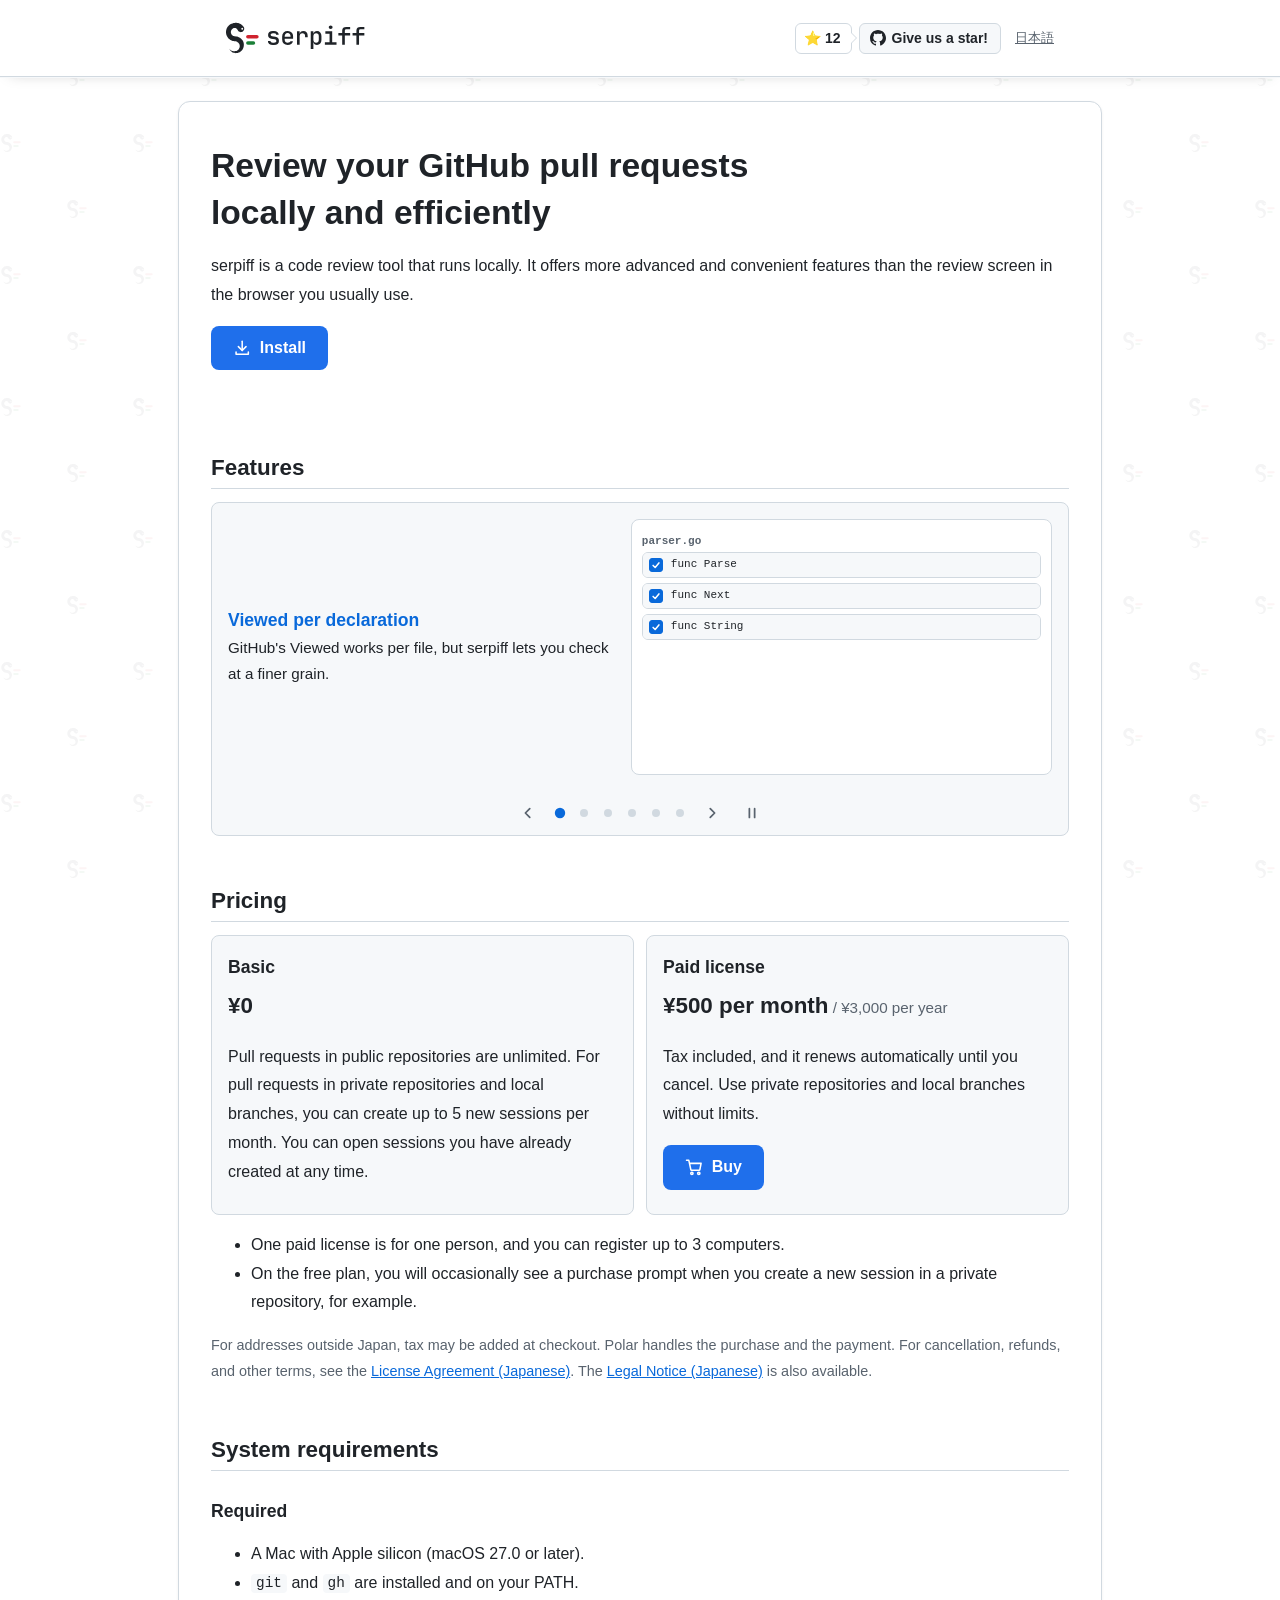
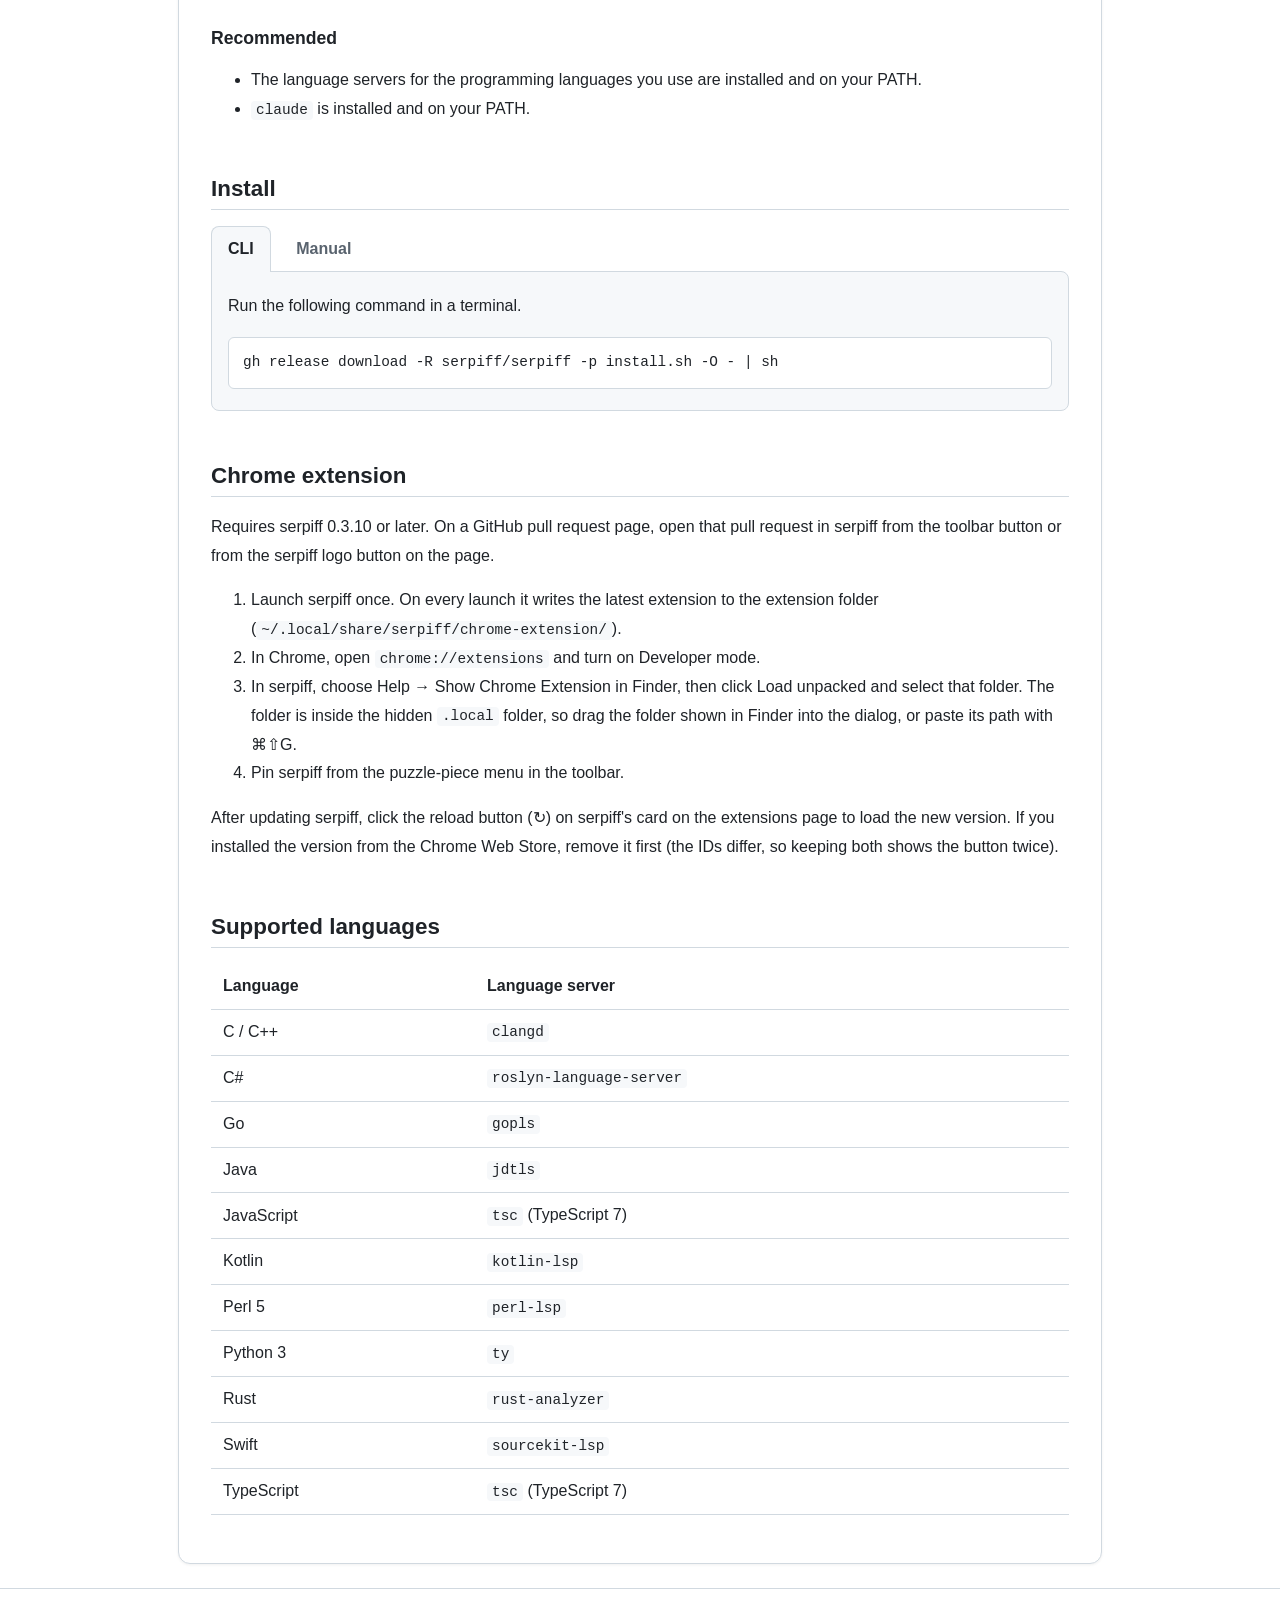
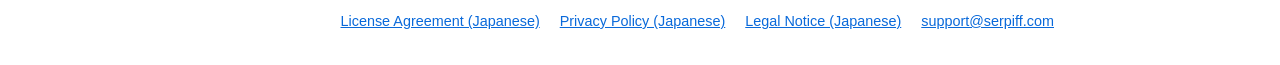
==== commit 9d73fa26: "chore(site): publish the site (source b699dd0)" ====
--- a/en/index.html
+++ b/en/index.html
@@ -181,6 +181,18 @@
   </div>
 </section>
 
+<section id="chrome">
+  <h2>Chrome extension</h2>
+  <p>Requires serpiff 0.3.10 or later. On a GitHub pull request page, open that pull request in serpiff from the toolbar button or from the serpiff logo button on the page.</p>
+  <ol>
+    <li>Launch serpiff once. On every launch it writes the latest extension to the extension folder (<code>~/.local/share/serpiff/chrome-extension/</code>).</li>
+    <li>In Chrome, open <code>chrome://extensions</code> and turn on Developer mode.</li>
+    <li>In serpiff, choose Help → Show Chrome Extension in Finder, then click Load unpacked and select that folder. The folder is inside the hidden <code>.local</code> folder, so drag the folder shown in Finder into the dialog, or paste its path with ⌘⇧G.</li>
+    <li>Pin serpiff from the puzzle-piece menu in the toolbar.</li>
+  </ol>
+  <p>After updating serpiff, click the reload button (↻) on serpiff's card on the extensions page to load the new version. If you installed the version from the Chrome Web Store, remove it first (the IDs differ, so keeping both shows the button twice).</p>
+</section>
+
 <section id="languages">
   <h2>Supported languages</h2>
   <table class="langs">
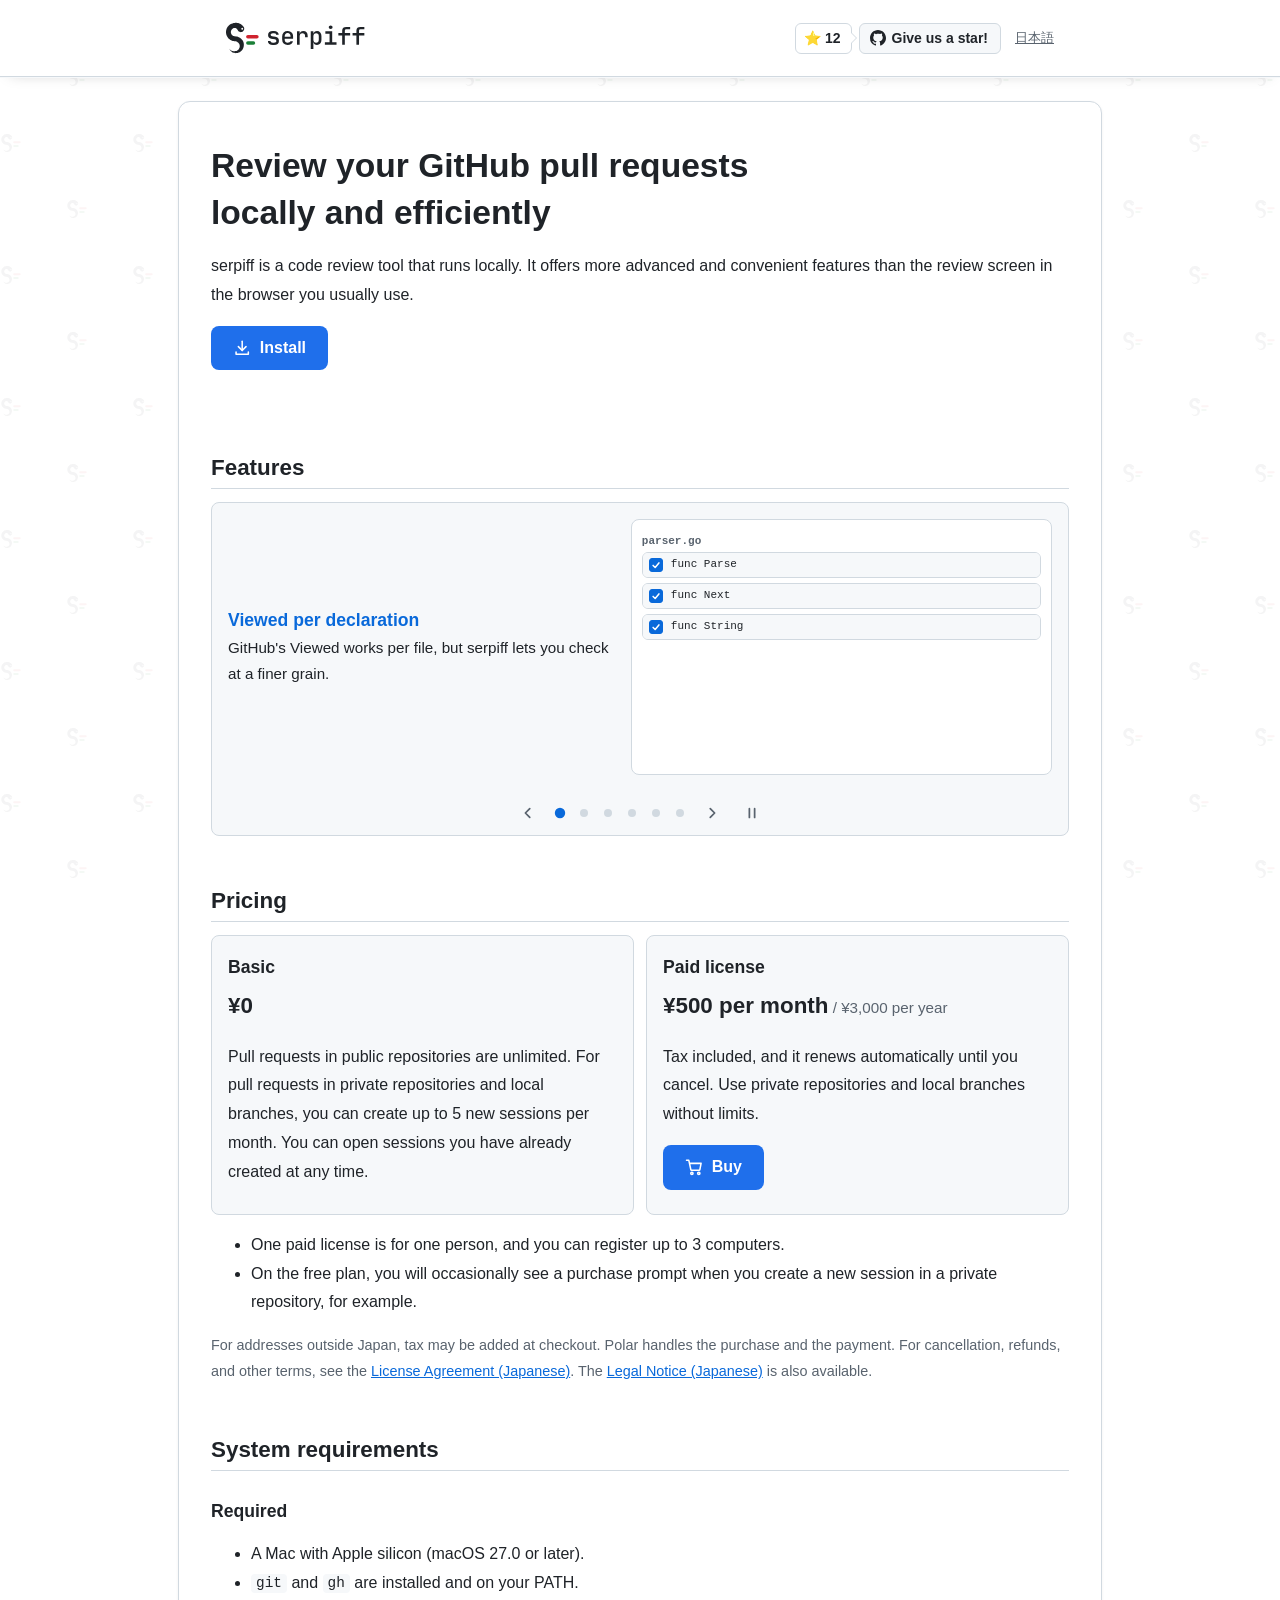
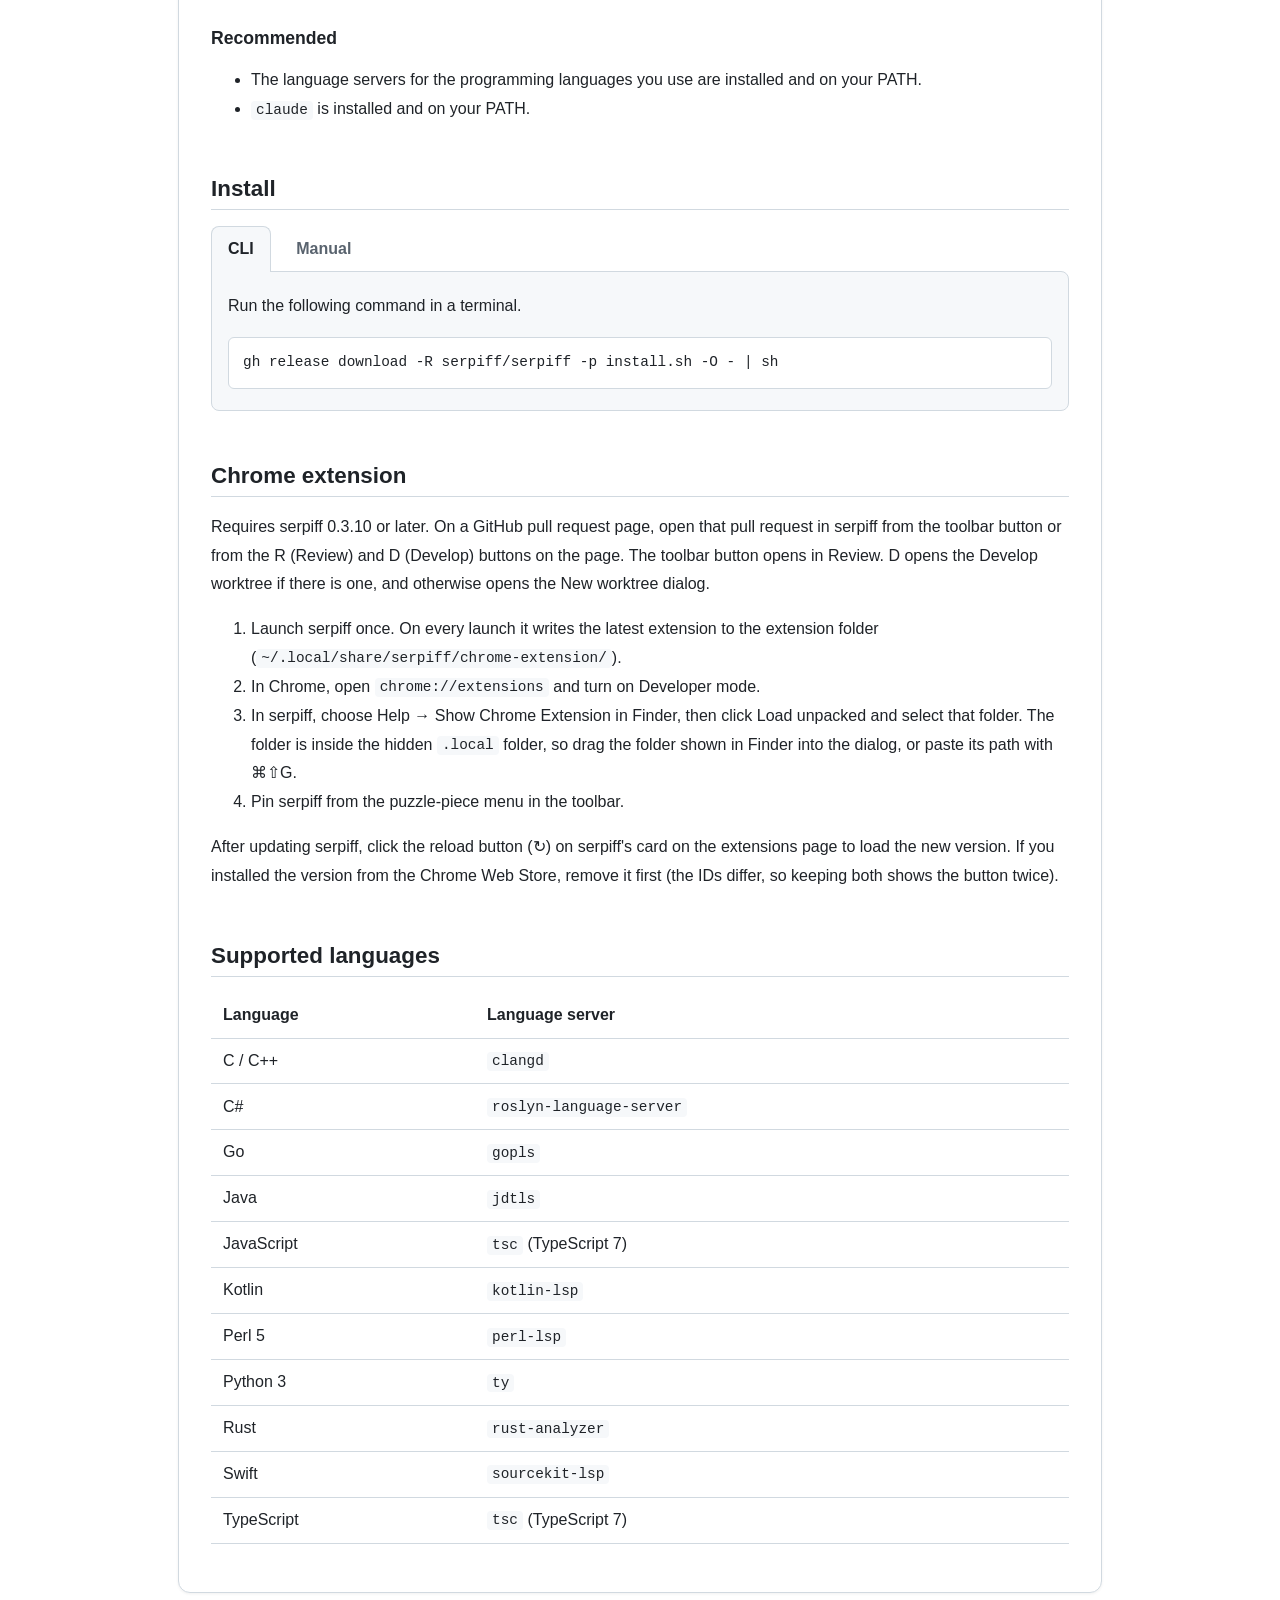
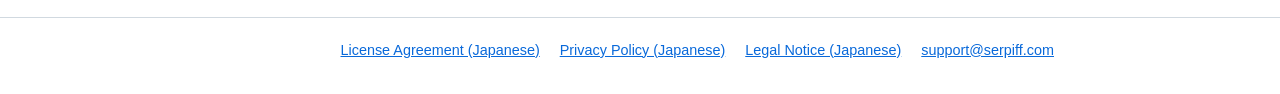
==== commit 3c4dbe8b: "chore(site): publish the site (source 0b84c8b)" ====
--- a/en/index.html
+++ b/en/index.html
@@ -183,7 +183,7 @@
 
 <section id="chrome">
   <h2>Chrome extension</h2>
-  <p>Requires serpiff 0.3.10 or later. On a GitHub pull request page, open that pull request in serpiff from the toolbar button or from the serpiff logo button on the page.</p>
+  <p>Requires serpiff 0.3.10 or later. On a GitHub pull request page, open that pull request in serpiff from the toolbar button or from the R (Review) and D (Develop) buttons on the page. The toolbar button opens in Review. D opens the Develop worktree if there is one, and otherwise opens the New worktree dialog.</p>
   <ol>
     <li>Launch serpiff once. On every launch it writes the latest extension to the extension folder (<code>~/.local/share/serpiff/chrome-extension/</code>).</li>
     <li>In Chrome, open <code>chrome://extensions</code> and turn on Developer mode.</li>
